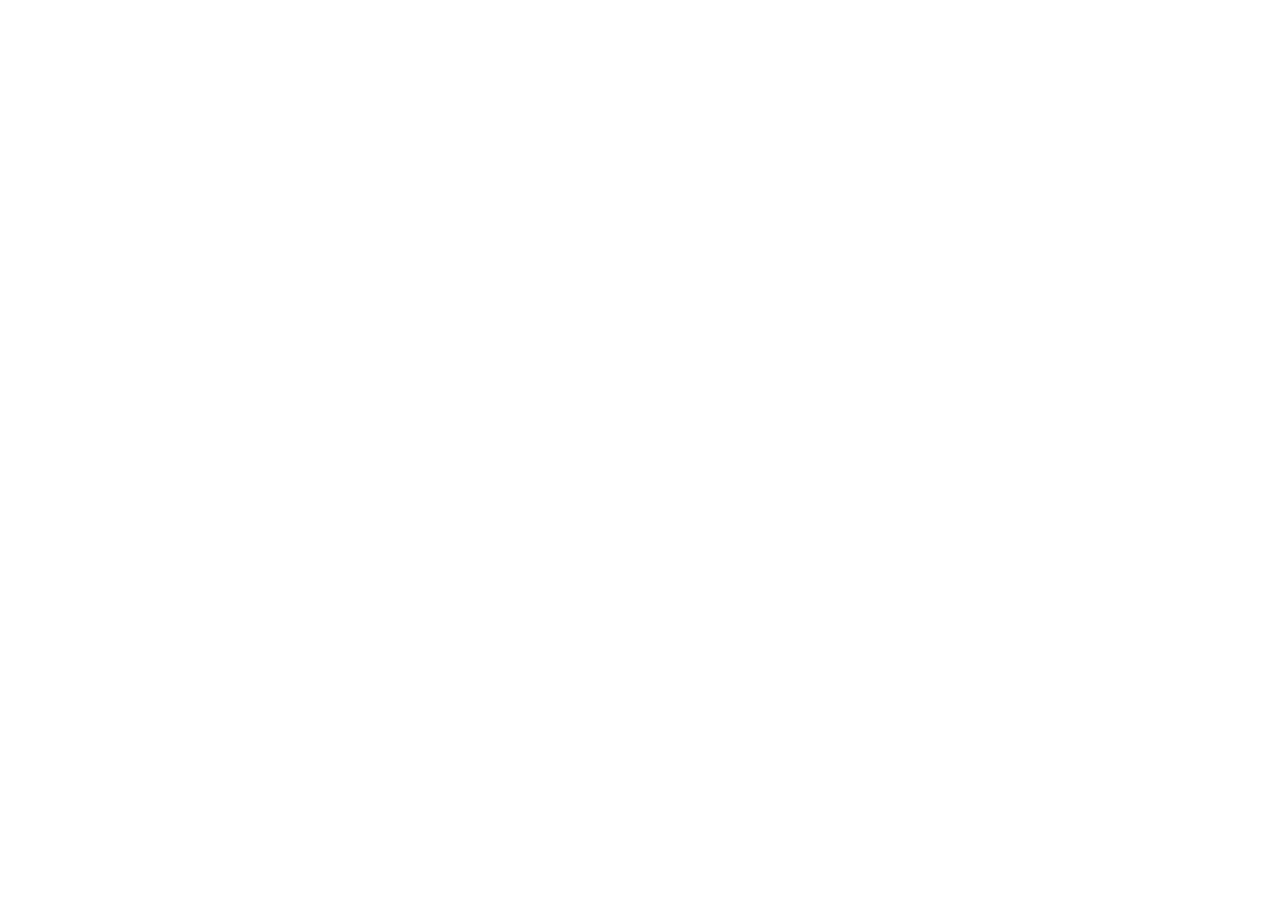
==== index.html @ ada23555 "primeiro commit" ====
<!DOCTYPE html>
<html lang="pt-br">
<head>
    <meta charset="UTF-8">
    <meta name="viewport" content="width=device-width, initial-scale=1.0">
    <title>Jogo da Forca</title>
</head>
<body>
    
</body>
</html>
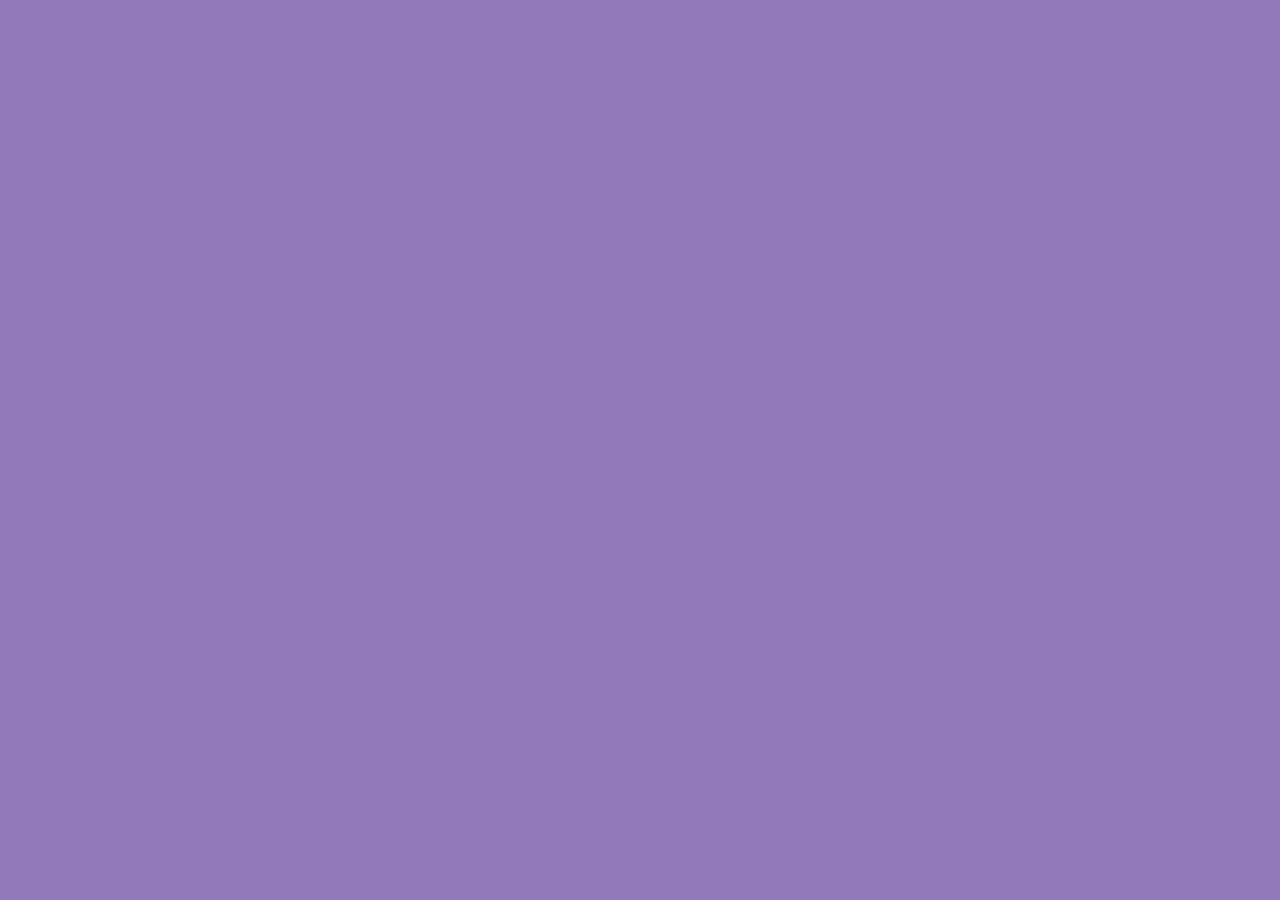
==== commit 256454d7: "Adiciona favico e arquivos css" ====
--- a/index.html
+++ b/index.html
@@ -1,11 +1,11 @@
-<!DOCTYPE html>
+<!doctype html>
 <html lang="pt-br">
-<head>
-    <meta charset="UTF-8">
-    <meta name="viewport" content="width=device-width, initial-scale=1.0">
-    <title>Jogo da Forca</title>
-</head>
-<body>
-    
-</body>
-</html>+  <head>
+    <meta charset="UTF-8" />
+    <meta name="viewport" content="width=device-width, initial-scale=1.0" />
+    <link rel="stylesheet" href="css/style.css"/>
+    <link rel="icon" href="img/favico.ico" type="image/x-icon" />
+    <title>Jogo da Forca - Comece a Jogar</title>
+  </head>
+  <body></body>
+</html>
--- a/css/style.css
+++ b/css/style.css
@@ -0,0 +1,3 @@
+@import url(global.css);
+@import url(hangman.css);
+@import url(word.css);
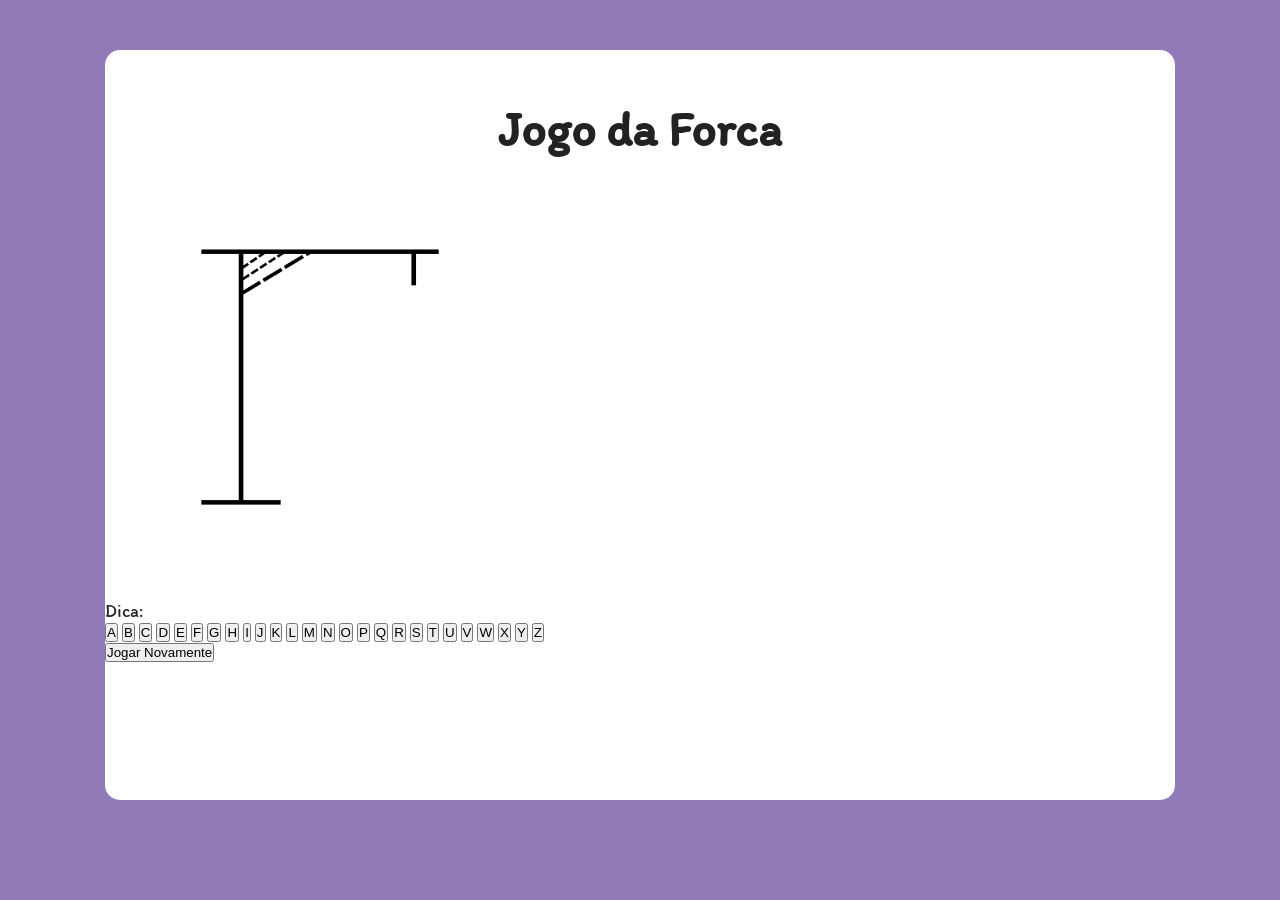
==== commit 527a5634: "finalizando estrutura basica" ====
--- a/index.html
+++ b/index.html
@@ -3,9 +3,72 @@
   <head>
     <meta charset="UTF-8" />
     <meta name="viewport" content="width=device-width, initial-scale=1.0" />
-    <link rel="stylesheet" href="css/style.css"/>
+    <link rel="preconnect" href="https://fonts.googleapis.com" />
+    <link rel="preconnect" href="https://fonts.gstatic.com" crossorigin />
+    <link
+      href="https://fonts.googleapis.com/css2?family=Itim&display=swap"
+      rel="stylesheet"
+    />
+    <link rel="stylesheet" href="css/style.css" />
     <link rel="icon" href="img/favico.ico" type="image/x-icon" />
     <title>Jogo da Forca - Comece a Jogar</title>
   </head>
-  <body></body>
+  <body>
+    <main>
+      <section class="hangman-container">
+        <div class="hangman-box">
+          <h1>Jogo da Forca</h1>
+          <div class="game-content">
+            <div class="image-container">
+              <img
+                id="hangmanImage"
+                src="img/forca0.png"
+                alt="Imagem do Jogo da Forca"
+              />
+            </div>
+
+            <div class="game-info">
+              <p id="hint">Dica:</p>
+
+              <div id="wordContainer">
+                
+              </div>
+
+              <div id="keyboard">
+                <button class="key">A</button>
+                <button class="key">B</button>
+                <button class="key">C</button>
+                <button class="key">D</button>
+                <button class="key">E</button>
+                <button class="key">F</button>
+                <button class="key">G</button>
+                <button class="key">H</button>
+                <button class="key">I</button>
+
+                <button class="key">J</button>
+                <button class="key">K</button>
+                <button class="key">L</button>
+                <button class="key">M</button>
+                <button class="key">N</button>
+                <button class="key">O</button>
+                <button class="key">P</button>
+                <button class="key">Q</button>
+                <button class="key">R</button>
+
+                <button class="key">S</button>
+                <button class="key">T</button>
+                <button class="key">U</button>
+                <button class="key">V</button>
+                <button class="key">W</button>
+                <button class="key">X</button>
+                <button class="key">Y</button>
+                <button class="key">Z</button>
+              </div>
+              <button id="restartButton">Jogar Novamente</button>
+            </div>
+          </div>
+        </div>
+      </section>
+    </main>
+  </body>
 </html>
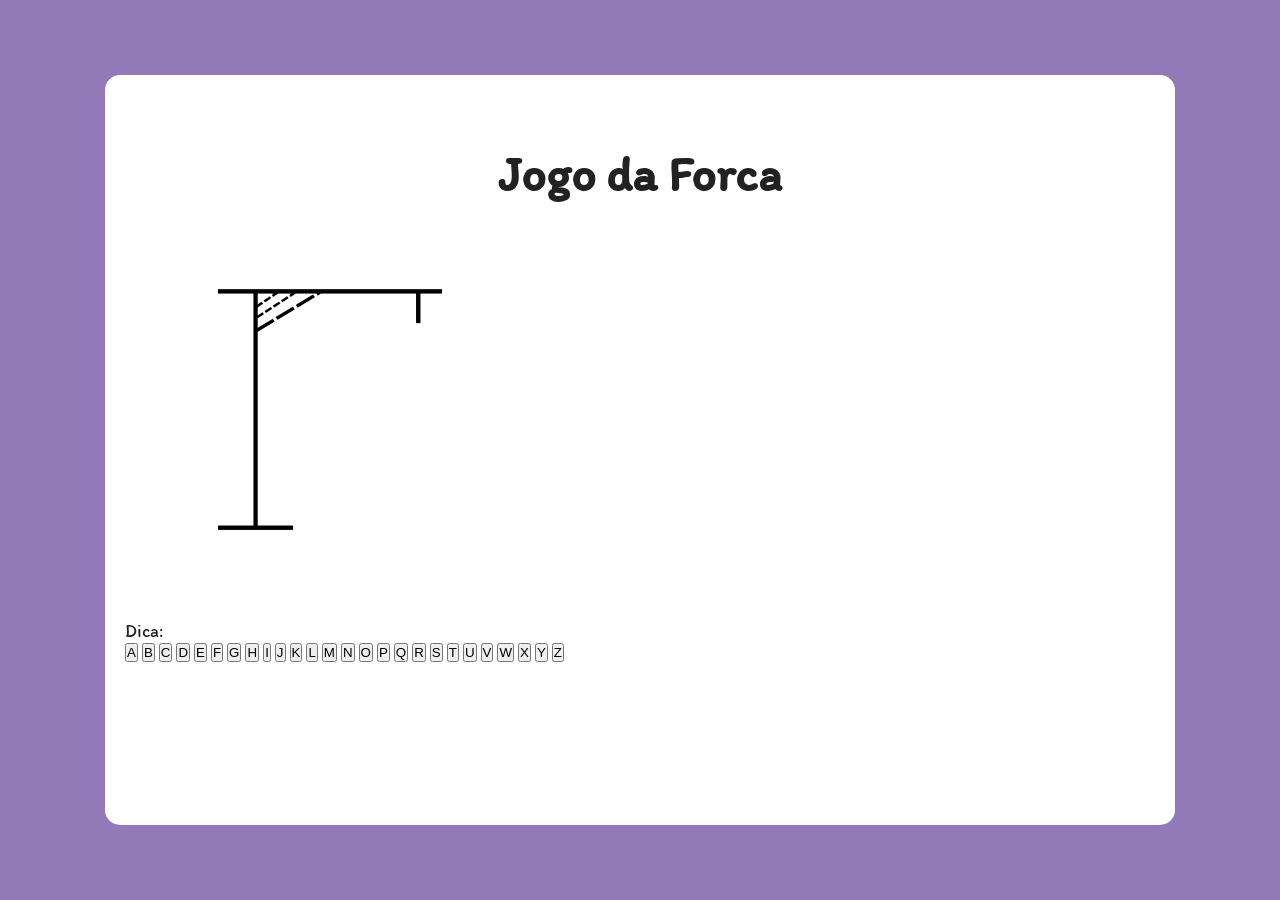
==== commit 6208b873: "adiciona pagina de resultado" ====
--- a/index.html
+++ b/index.html
@@ -30,9 +30,7 @@
             <div class="game-info">
               <p id="hint">Dica:</p>
 
-              <div id="wordContainer">
-                
-              </div>
+              <div id="wordContainer"></div>
 
               <div id="keyboard">
                 <button class="key">A</button>
@@ -64,7 +62,6 @@
                 <button class="key">Y</button>
                 <button class="key">Z</button>
               </div>
-              <button id="restartButton">Jogar Novamente</button>
             </div>
           </div>
         </div>
--- a/css/style.css
+++ b/css/style.css
@@ -1,3 +1,4 @@
 @import url(global.css);
 @import url(hangman.css);
-@import url(word.css);+@import url(word.css);
+@import url(result.css);
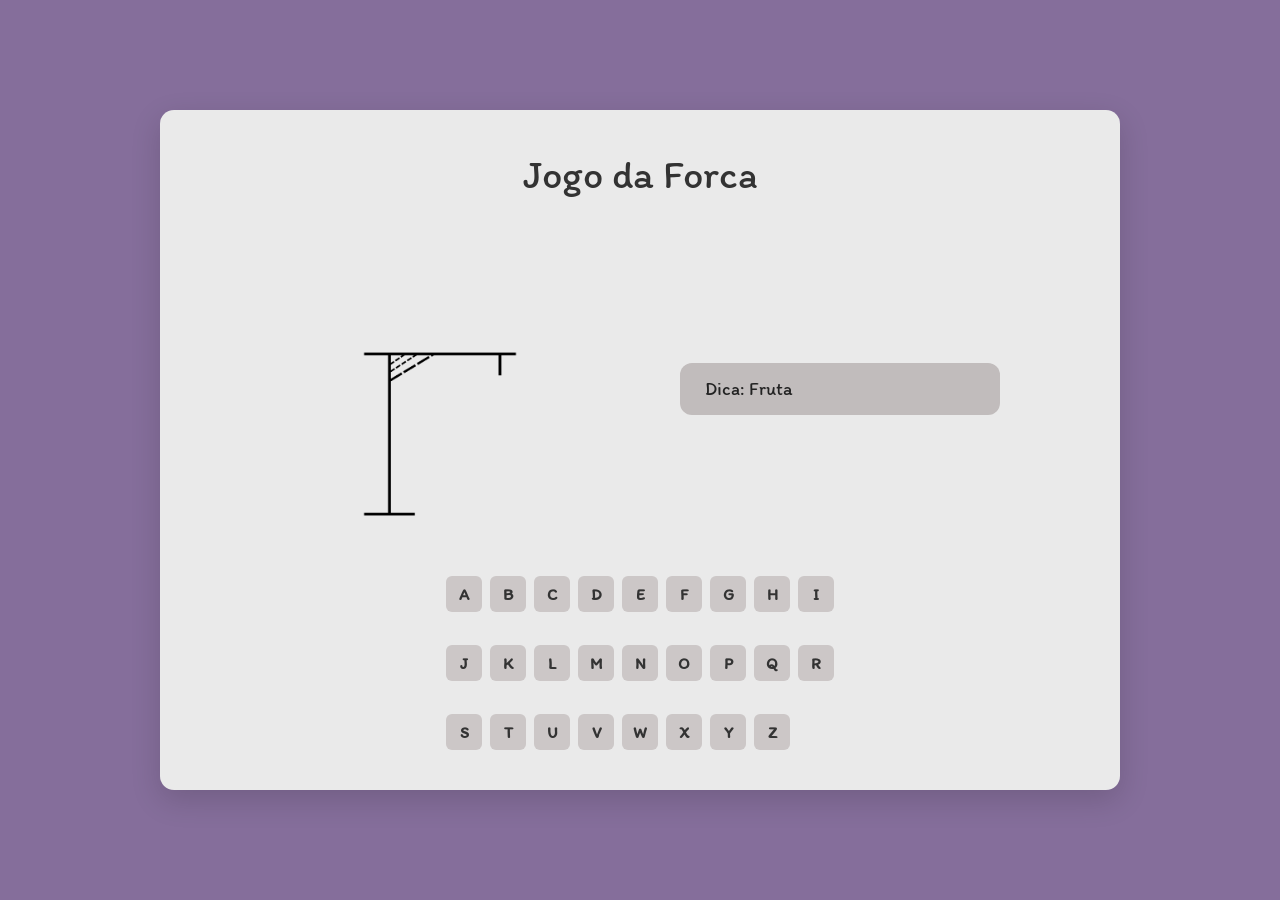
==== commit 16ea6cdd: "adicionando css" ====
--- a/index.html
+++ b/index.html
@@ -5,67 +5,40 @@
     <meta name="viewport" content="width=device-width, initial-scale=1.0" />
     <link rel="preconnect" href="https://fonts.googleapis.com" />
     <link rel="preconnect" href="https://fonts.gstatic.com" crossorigin />
-    <link
-      href="https://fonts.googleapis.com/css2?family=Itim&display=swap"
-      rel="stylesheet"
-    />
+    <link href="https://fonts.googleapis.com/css2?family=Itim&display=swap" rel="stylesheet" />
     <link rel="stylesheet" href="css/style.css" />
     <link rel="icon" href="img/favico.ico" type="image/x-icon" />
     <title>Jogo da Forca - Comece a Jogar</title>
   </head>
-  <body>
-    <main>
-      <section class="hangman-container">
-        <div class="hangman-box">
-          <h1>Jogo da Forca</h1>
-          <div class="game-content">
-            <div class="image-container">
-              <img
-                id="hangmanImage"
-                src="img/forca0.png"
-                alt="Imagem do Jogo da Forca"
-              />
+  <body class="game-page">
+    <main class="hangman-container">
+      <div class="hangman-box">
+        
+        <h1>Jogo da Forca</h1>
+
+        <div class="game-content">
+          <div class="image-container">
+            <img id="hangmanImage" src="img/forca0.png" alt="Imagem do Jogo da Forca" />
+          </div>
+
+          <div class="game-info">
+            <div class="hint-box">
+              <p id="subir">Dica: Fruta</p>
             </div>
-
-            <div class="game-info">
-              <p id="hint">Dica:</p>
-
-              <div id="wordContainer"></div>
-
-              <div id="keyboard">
-                <button class="key">A</button>
-                <button class="key">B</button>
-                <button class="key">C</button>
-                <button class="key">D</button>
-                <button class="key">E</button>
-                <button class="key">F</button>
-                <button class="key">G</button>
-                <button class="key">H</button>
-                <button class="key">I</button>
-
-                <button class="key">J</button>
-                <button class="key">K</button>
-                <button class="key">L</button>
-                <button class="key">M</button>
-                <button class="key">N</button>
-                <button class="key">O</button>
-                <button class="key">P</button>
-                <button class="key">Q</button>
-                <button class="key">R</button>
-
-                <button class="key">S</button>
-                <button class="key">T</button>
-                <button class="key">U</button>
-                <button class="key">V</button>
-                <button class="key">W</button>
-                <button class="key">X</button>
-                <button class="key">Y</button>
-                <button class="key">Z</button>
-              </div>
-            </div>
+            
+            <div id="wordContainer" class="word-display"></div>
           </div>
         </div>
-      </section>
+
+        <div id="keyboard-container">
+          <div id="keyboard">
+            <button class="key">A</button><button class="key">B</button><button class="key">C</button><button class="key">D</button><button class="key">E</button><button class="key">F</button><button class="key">G</button><button class="key">H</button><button class="key">I</button>
+            <button class="key">J</button><button class="key">K</button><button class="key">L</button><button class="key">M</button><button class="key">N</button><button class="key">O</button><button class="key">P</button><button class="key">Q</button><button class="key">R</button>
+            <button class="key">S</button><button class="key">T</button><button class="key">U</button><button class="key">V</button><button class="key">W</button><button class="key">X</button><button class="key">Y</button><button class="key">Z</button>
+          </div>
+        </div>
+
+      </div>
     </main>
   </body>
-</html>
+</html>
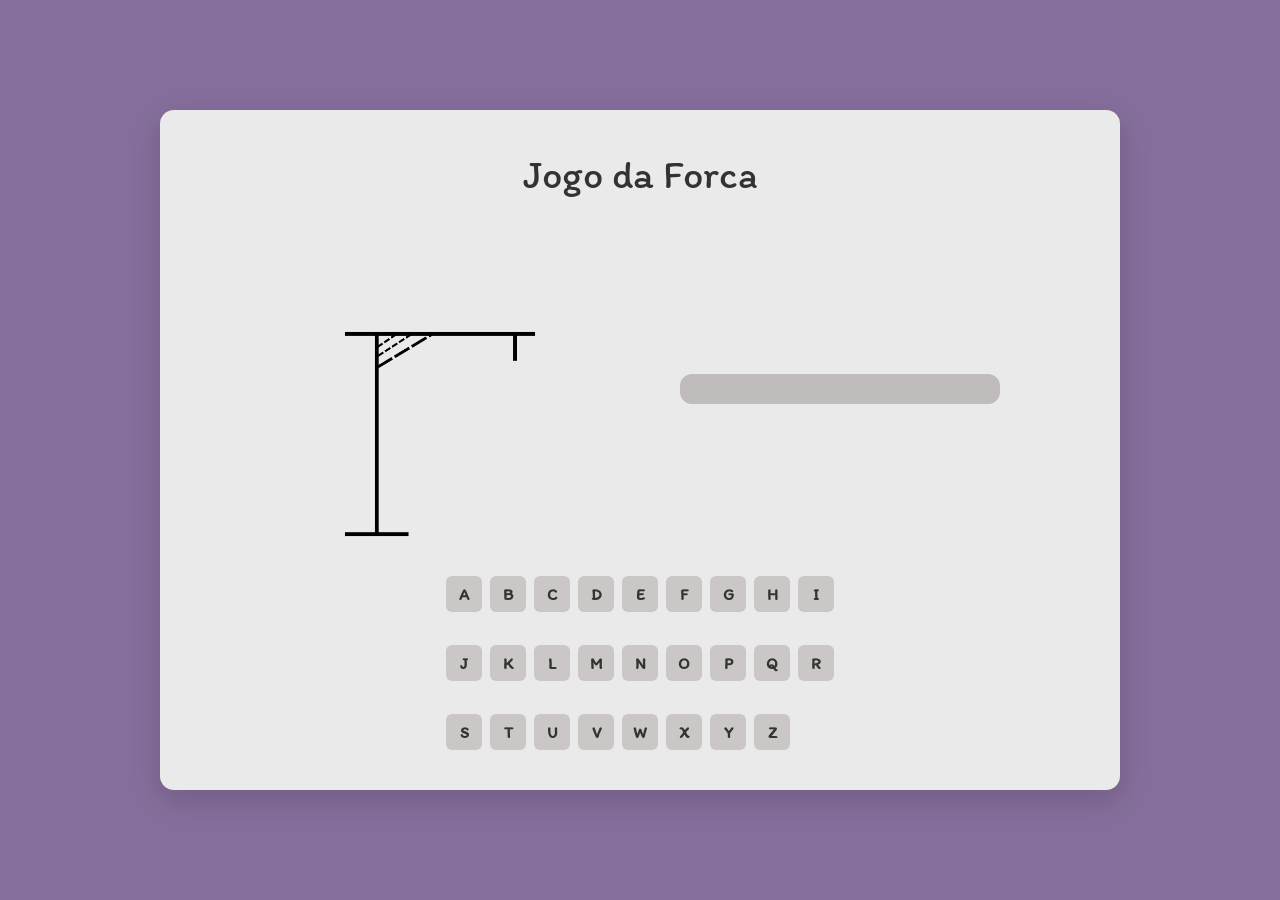
==== commit 93f52c47: "atualizando css" ====
--- a/index.html
+++ b/index.html
@@ -23,7 +23,7 @@
 
           <div class="game-info">
             <div class="hint-box">
-              <p id="subir">Dica: Fruta</p>
+              <p id="subir"></p>
             </div>
             
             <div id="wordContainer" class="word-display"></div>
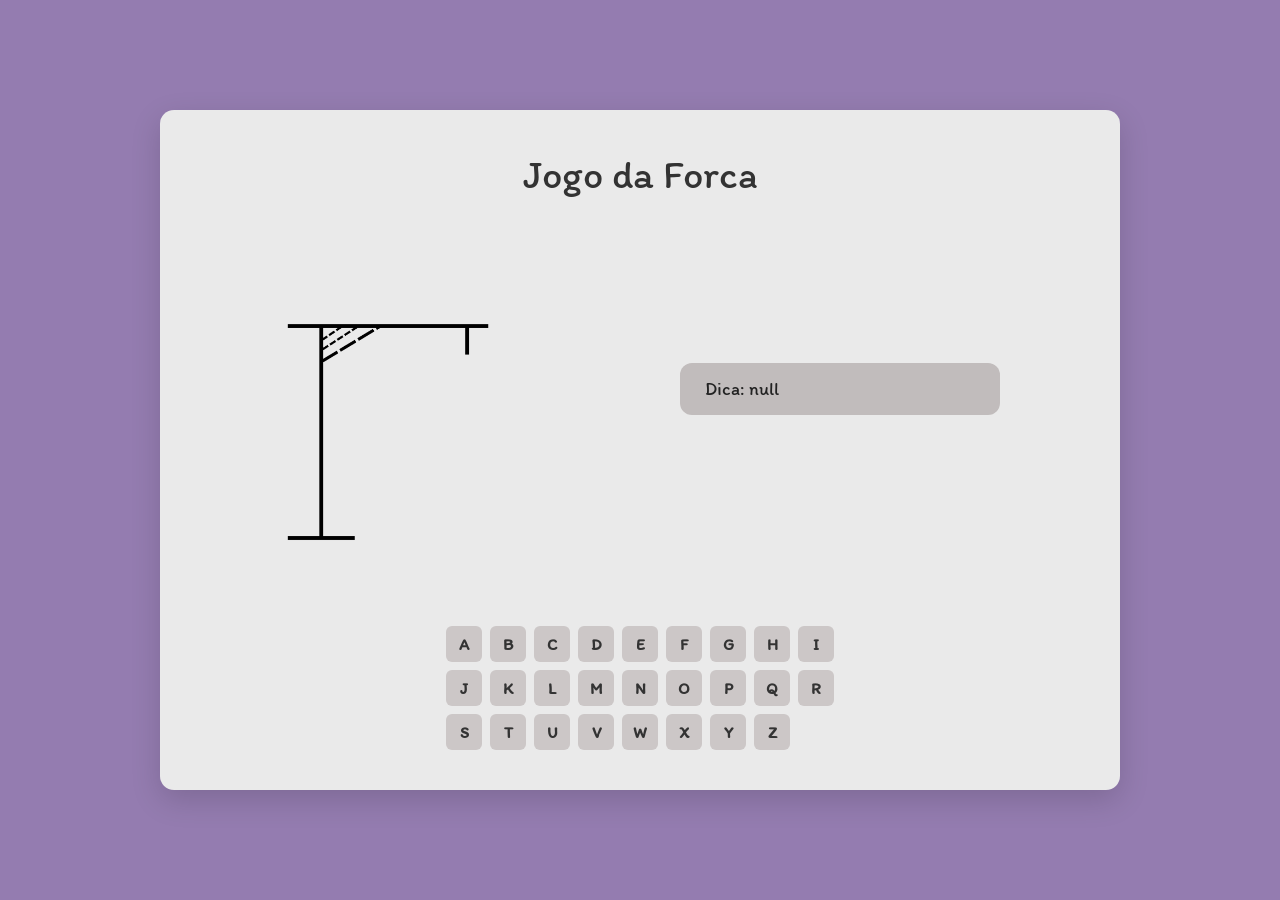
==== commit d72014e3: "adiciona js na página da palavra e do jogo" ====
--- a/index.html
+++ b/index.html
@@ -32,13 +32,12 @@
 
         <div id="keyboard-container">
           <div id="keyboard">
-            <button class="key">A</button><button class="key">B</button><button class="key">C</button><button class="key">D</button><button class="key">E</button><button class="key">F</button><button class="key">G</button><button class="key">H</button><button class="key">I</button>
-            <button class="key">J</button><button class="key">K</button><button class="key">L</button><button class="key">M</button><button class="key">N</button><button class="key">O</button><button class="key">P</button><button class="key">Q</button><button class="key">R</button>
-            <button class="key">S</button><button class="key">T</button><button class="key">U</button><button class="key">V</button><button class="key">W</button><button class="key">X</button><button class="key">Y</button><button class="key">Z</button>
+            
           </div>
         </div>
 
       </div>
     </main>
+    <script src="js/index.js"></script>
   </body>
 </html>
